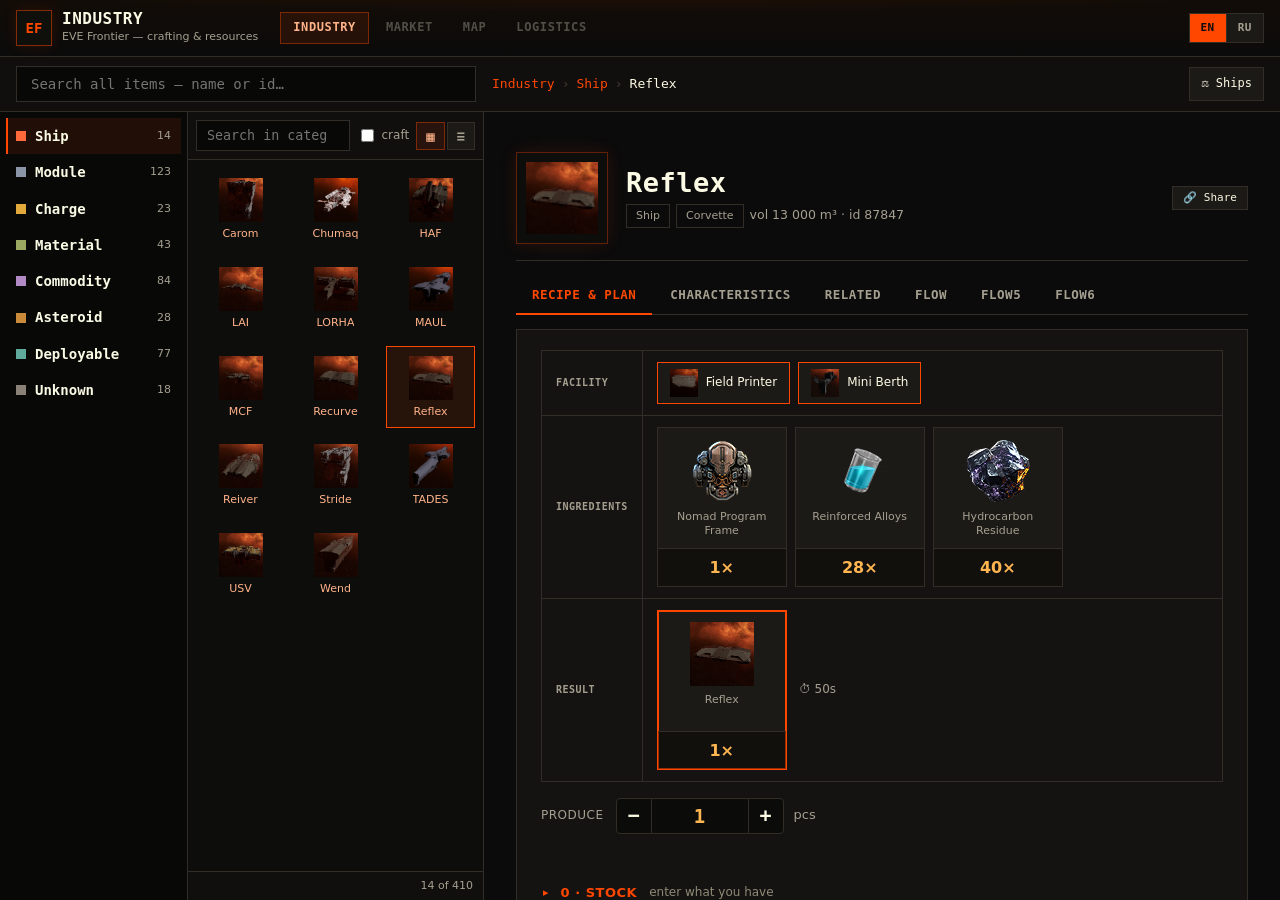
==== index.html @ 63ce3cab "Stock: by-level grouping, persist collapse, from-stock label - New 'By level' grouping (5th mode): g" ====
<!doctype html>
<html lang="en">
<head>
  <meta charset="utf-8" />
  <meta name="viewport" content="width=device-width, initial-scale=1" />
  <title>EF Industry — EVE Frontier</title>
  <link rel="stylesheet" href="styles.css?v=138" />
</head>
<body>
  <header>
    <div class="brand">
      <span class="logo">EF</span>
      <div>
        <div class="title">Industry</div>
        <div class="sub" data-i18n="EVE Frontier — крафт и ресурсы">EVE Frontier — crafting &amp; resources</div>
      </div>
    </div>
    <nav class="topnav">
      <span class="navlink active" data-i18n="Промышленность">Industry</span>
      <span class="navlink dis" data-i18n-title="скоро" data-i18n="Рынок">Market</span>
      <span class="navlink dis" data-i18n-title="скоро" data-i18n="Карта">Map</span>
      <span class="navlink dis" data-i18n-title="скоро" data-i18n="Логистика">Logistics</span>
    </nav>
    <div class="langsw" id="langsw">
      <button data-lang="en">EN</button>
      <button data-lang="ru">RU</button>
    </div>
  </header>

  <div class="subbar">
    <input id="gsearch" type="search" class="bigsearch" data-i18n-ph="Поиск по всем предметам — название или id…" placeholder="Search all items — name or id…" autocomplete="off" />
    <nav id="crumbs" class="crumbs"></nav>
    <button id="cmpShips" class="ghost" data-i18n-title="Сравнить все корабли" data-i18n="⚖ Корабли">⚖ Ships</button>
  </div>

  <main>
    <aside id="cats" class="cats"></aside>
    <aside class="itemcol">
      <div class="itemhead">
        <input id="search" type="search" data-i18n-ph="Поиск в категории…" placeholder="Search in category…" autocomplete="off" />
        <label class="chk"><input type="checkbox" id="onlyCraft" /> <span data-i18n="крафт">craft</span></label>
        <div class="viewtoggle" role="group" aria-label="View">
          <button id="viewTile" class="vbtn" data-i18n-title="Плитка" title="Tiles">▦</button>
          <button id="viewList" class="vbtn" data-i18n-title="Список" title="List">≡</button>
        </div>
      </div>
      <div id="list" class="list"></div>
      <div id="stat" class="stat"></div>
    </aside>
    <section id="detail" class="detail">
      <div class="empty" data-i18n="Выбери предмет — покажу рецепт и пошаговый план.">Pick an item — I'll show the recipe and step-by-step plan.</div>
    </section>
  </main>

  <!-- вендор: vanilla flow-движки (для вкладок Flow2/Flow3) -->
  <script src="vendor/cytoscape.min.js"></script>
  <script src="vendor/cytoscape-node-html-label.min.js"></script>
  <script src="vendor/dagre.min.js"></script>
  <script src="vendor/cytoscape-dagre.js"></script>
  <script src="vendor/d3.v7.min.js"></script>
  <script src="vendor/lp-solver.js"></script>
  <!-- модули (классические скрипты, общий scope; порядок: фундамент → логика → UI → bootstrap) -->
  <script src="js/core.js?v=138"></script>
  <script src="js/lp.js?v=138"></script>
  <script src="js/plan.js?v=138"></script>
  <script src="js/detail.js?v=138"></script>
  <script src="js/fit.js?v=138"></script>
  <script src="js/compare.js?v=138"></script>
  <script src="js/renderplan.js?v=138"></script>
  <script src="js/graph.js?v=138"></script>
  <script src="js/cytoflow.js?v=138"></script>
  <script src="js/d3flow.js?v=138"></script>
  <script src="js/main.js?v=138"></script>
</body>
</html>
---- styles.css ----
:root{
  /* палитра EVE Frontier (evefrontier.com): чёрная база, тёплый off-white текст,
     акцент — martian-red/оранж #ff4700 (как на сайте), без неонового лайма */
  --bg:#0b0b0b; --panel:#141312; --panel2:#1c1a16; --line:#322e27;
  --text:#fafae5; --muted:#a59f90; --accent:#ff4700; --accent2:#c23800;
  --green:#ffb651; --gold:#ffb651; --red:#e0344f; --violet:#ff7a3c;
  --ink:#0b0b0b;  /* тёмный текст на ярком акценте */
  --font-mono:"Disket Mono","JetBrains Mono","Cascadia Mono",ui-monospace,Consolas,monospace;
}
*{box-sizing:border-box}
html,body{margin:0;height:100%;background:var(--bg);color:var(--text);
  font:14px/1.45 "Segoe UI",system-ui,sans-serif}
body{display:flex;flex-direction:column;overflow:hidden}
a{color:var(--accent);text-decoration:none}

/* header */
header{display:flex;align-items:center;gap:22px;position:relative;
  padding:10px 16px;border-bottom:1px solid var(--line);
  background:radial-gradient(130% 200% at 50% -85%, rgba(255,71,0,.18), rgba(255,71,0,0) 55%), linear-gradient(180deg,#120c07,#0b0b0b)}
.brand{display:flex;align-items:center;gap:10px;flex:none}
.logo{display:grid;place-items:center;width:36px;height:36px;border-radius:0;font-weight:800;
  font-family:var(--font-mono);color:var(--accent);background:#0f0f0c;box-shadow:inset 0 0 0 1px rgba(255,71,0,.5),0 0 14px rgba(255,71,0,.12)}
.title{font-size:16px;font-weight:700;line-height:1}
.sub{font-size:11px;color:var(--muted);margin-top:2px}

/* (3) горизонтальное меню */
.topnav{display:flex;align-items:center;gap:4px}
.navlink{padding:7px 13px;border-radius:0;color:var(--muted);font-weight:600;font-size:13px;cursor:pointer;white-space:nowrap}
.navlink:hover{background:rgba(255,71,0,.08);color:var(--text)}
.navlink.active{background:rgba(255,71,0,.1);color:#ffb38a;box-shadow:inset 0 0 0 1px rgba(255,71,0,.4)}
.navlink.dis{opacity:.45;cursor:not-allowed}
.navlink.dis:hover{background:none;color:var(--muted)}
.langsw{margin-left:auto;display:flex;border:1px solid var(--line);flex:none}
.langsw button{background:var(--panel2);color:var(--muted);border:0;border-left:1px solid var(--line);
  font-family:var(--font-mono);font-size:11px;font-weight:700;padding:6px 11px;cursor:pointer;letter-spacing:.5px}
.langsw button:first-child{border-left:0}
.langsw button:hover{color:var(--text)}
.langsw button.on{background:var(--accent);color:var(--ink)}

/* (4) бар: большой поиск + хлебные крошки */
.subbar{display:flex;align-items:center;gap:16px;padding:9px 16px;background:#100f0d;border-bottom:1px solid var(--line)}
.bigsearch{width:min(460px,42vw);padding:9px 14px;border-radius:0;border:1px solid var(--line);background:#080807;color:var(--text);font-size:14px}
.crumbs{display:flex;align-items:center;gap:7px;flex:1;min-width:0;font-size:13px;color:var(--muted);overflow:hidden;white-space:nowrap}
.crumb{color:var(--accent);cursor:pointer}
.crumb:hover{text-decoration:underline}
.crumb.cur{color:var(--text);cursor:default;text-decoration:none}
.crumbsep{color:#473f33}

/* layout: 3 колонки — категории | предметы | контент */
main{flex:1;display:grid;grid-template-columns:188px 296px 1fr;min-height:0}
.cats{overflow:auto;border-right:1px solid var(--line);background:#080807;padding:6px}
.itemcol{display:flex;flex-direction:column;min-height:0;border-right:1px solid var(--line);background:#0d0d0b}
.itemhead{display:flex;align-items:center;gap:7px;padding:8px;border-bottom:1px solid var(--line);background:#100f0d}
.itemhead #search{flex:1;min-width:0;padding:7px 10px;border-radius:0;border:1px solid var(--line);background:#080807;color:var(--text)}
.chk{display:inline-flex;align-items:center;gap:5px;font-size:12px;color:var(--muted);white-space:nowrap}
.chk input{accent-color:var(--accent)}
.list{overflow:auto;flex:1;min-height:0}
.stat{font-size:11px;color:var(--muted);padding:6px 10px;border-top:1px solid var(--line);background:#100f0d;text-align:right}
.detail{overflow:auto;padding:18px 22px}

/* (1) сайдбар категорий */
.catrow{display:flex;align-items:center;gap:9px;padding:8px 10px;border-radius:0;cursor:pointer}
.catrow:hover{background:#16140f}
.catrow.sel{background:rgba(255,71,0,.1);box-shadow:inset 2px 0 0 var(--accent)}
.catdot{width:10px;height:10px;border-radius:0;flex:none}
.catname{font-weight:600;flex:1;white-space:nowrap;overflow:hidden;text-overflow:ellipsis}
.catcnt{font-size:11px;color:var(--muted);font-variant-numeric:tabular-nums}

/* (2) переключатель вида */
.viewtoggle{display:flex;gap:2px;flex:none}
.vbtn{padding:6px 9px;font-size:14px;line-height:1;background:var(--panel2);border:1px solid var(--line);color:var(--muted);border-radius:0;font-weight:600}
.vbtn.on{background:rgba(255,71,0,.1);color:#ffb38a;border-color:rgba(255,71,0,.4)}
.vbtn:hover{filter:brightness(1.15)}

/* список предметов — плитка */
.list.tile{display:grid;grid-template-columns:repeat(auto-fill,minmax(82px,1fr));gap:6px;padding:8px;align-content:start}
.tilecard{display:flex;flex-direction:column;align-items:center;gap:5px;padding:9px 5px;border-radius:0;cursor:pointer;border:1px solid transparent;text-align:center}
.tilecard:hover{background:#16140f;border-color:var(--line)}
.tilecard.sel{background:rgba(255,71,0,.1);border-color:var(--accent)}
.tilecard .tnm{font-size:11px;line-height:1.25;color:var(--muted);display:-webkit-box;-webkit-line-clamp:2;-webkit-box-orient:vertical;overflow:hidden}
.tilecard.craftable .tnm{color:#ffb38a}
/* список предметов — список */
.list.rows{padding:0}

/* icons */
.ic,.ph{display:inline-grid;place-items:center;vertical-align:middle;border-radius:0;overflow:hidden;flex:none}
.ic img{display:block;object-fit:contain;border-radius:0}
.ph{font-weight:800;color:#080807;letter-spacing:-.5px;line-height:1}

/* list rows */
.row{display:flex;align-items:center;gap:10px;padding:7px 12px;cursor:pointer;border-bottom:1px solid #191712}
.row:hover{background:#16140f}
.row.sel{background:rgba(255,71,0,.1);box-shadow:inset 3px 0 0 var(--accent)}
.cathead{position:sticky;top:0;z-index:2;background:#080807;color:#b6b6a6;
  font-size:11px;font-weight:700;text-transform:uppercase;letter-spacing:.6px;
  padding:6px 12px;border-bottom:1px solid var(--line);border-top:1px solid #1f1d19}
.cathead .cnt{color:var(--muted);font-weight:500;margin-left:4px}
.row .nm{font-weight:600;white-space:nowrap;overflow:hidden;text-overflow:ellipsis}
.row .meta{font-size:11px;color:var(--muted)}
.row .rt{margin-left:auto;font-size:10px;color:var(--muted)}
.tag{font-size:10px;padding:1px 6px;border-radius:0;background:#223; color:#b6b6a6}
.tag.craft{background:rgba(255,71,0,.14);color:#ff4700}

/* detail */
.dhead{position:sticky;top:0;z-index:5;display:flex;align-items:center;gap:14px;
  padding:10px 0;margin-bottom:4px;background:var(--bg);border-bottom:1px solid var(--line)}
.dhead .ic,.dhead .ph{width:56px;height:56px}
.dname{font-size:20px;font-weight:700}
.dmeta{color:var(--muted);font-size:12px;margin-top:2px}
.badge{display:inline-block;font-size:11px;padding:2px 8px;border-radius:0;border:1px solid var(--line);margin-right:6px}
.linkbtn{margin-left:auto;align-self:center;white-space:nowrap}
.sec{margin-top:16px}
.sec h3{margin:0 0 8px;font-size:14px;font-weight:700;color:#fafae5;letter-spacing:.3px}

/* сворачиваемые секции */
.foldsec{margin-top:12px;background:var(--panel);border:1px solid var(--line);border-radius:0;padding:0}
.foldsec>summary{cursor:pointer;list-style:none;padding:10px 14px;font-weight:700;font-size:13px;color:#e9e7d4;user-select:none}
.foldsec>summary::-webkit-details-marker{display:none}
.foldsec>summary::before{content:"▸";color:var(--muted);margin-right:8px}
.foldsec[open]>summary::before{content:"▾"}
.foldsec>summary:hover{color:#fff}
.foldsec>:not(summary){margin:0 12px 12px}

/* recipe */
.recipe{background:var(--panel);border:1px solid var(--line);border-radius:0;padding:12px 14px;margin-bottom:10px}
.recipe .out{display:flex;align-items:center;gap:8px;font-weight:600;padding:3px 0;cursor:pointer}
.recipe .out.prim{font-weight:700;color:#fff}
.recipe .out:hover{filter:brightness(1.15)}
.bptag{font-size:10px;color:var(--muted);border:1px solid var(--line);border-radius:0;padding:0 5px;margin-left:4px}
.recipe .arrow{color:var(--muted);margin:6px 0 2px}
.ing{display:flex;align-items:center;gap:8px;padding:4px 0}
.ing .q{min-width:54px;text-align:right;font-variant-numeric:tabular-nums;color:#e9e7d4;font-weight:600}
.ing .nm{flex:1;white-space:nowrap;overflow:hidden;text-overflow:ellipsis}
.ing .raw{font-size:10px;color:var(--gold);border:1px solid #4a3a18;border-radius:0;padding:0 5px}
.rt{color:var(--muted);font-size:12px}

/* facilities */
.facrow{display:flex;flex-wrap:wrap;align-items:center;gap:6px;margin-top:10px;padding-top:8px;border-top:1px solid #2a2823}
.faclbl{font-size:12px;color:var(--muted);margin-right:2px}
.facwrap{display:flex;flex-wrap:wrap;gap:8px}
.facchip{display:inline-flex;align-items:center;gap:2px;padding:3px 9px 3px 4px;border-radius:0;
  background:rgba(255,71,0,.1);border:1px solid rgba(255,71,0,.4);color:#e9e7d4;font-size:12px;cursor:pointer}
.facchip:hover{background:rgba(255,71,0,.18)}
.facchip.big{font-size:13px;padding:5px 12px 5px 5px}

/* planner */
.planbar{display:flex;align-items:center;gap:10px;margin:6px 0 14px}
.planbar input{width:90px;padding:7px 10px;border-radius:0;border:1px solid var(--line);background:#0d0d0b;color:var(--text)}
button{font:inherit;color:var(--ink);background:linear-gradient(180deg,var(--accent),var(--accent2));
  border:1px solid #c23800;padding:8px 14px;border-radius:0;cursor:pointer;font-weight:700}
button:hover{filter:brightness(1.1)}
button.sec-btn{background:var(--panel2);border-color:var(--line);color:var(--text);font-weight:500}
button.mini2{padding:3px 10px;font-size:11px;font-weight:500}

/* path selector */
.pathtabs{display:flex;flex-wrap:wrap;gap:6px;margin-bottom:10px}
.pathtab{background:var(--panel2);border:1px solid var(--line);color:var(--text);
  padding:6px 11px;border-radius:0;cursor:pointer;font-weight:500;font-size:12px;
  max-width:280px;overflow:hidden;text-overflow:ellipsis;white-space:nowrap;text-align:left}
.pathtab:hover{filter:brightness(1.12)}
.pathtab.on{background:linear-gradient(180deg,var(--accent),var(--accent2));border-color:#c23800;color:var(--ink);font-weight:700}
.pathtab .ps{color:var(--muted);margin-left:6px;font-size:11px}
.pathtab.on .ps{color:#ffd9c4}
.cardhead{display:flex;align-items:center;justify-content:space-between;gap:8px}
.cardhead h4{margin:0}

/* таблица путей рецепта */
.ptbl{width:100%;border-collapse:collapse;font-size:12.5px;background:var(--panel);
  border:1px solid var(--line);border-radius:0;overflow:hidden}
.ptbl th{text-align:left;color:var(--muted);font-weight:600;font-size:11px;
  padding:8px 10px;border-bottom:1px solid var(--line);background:#100f0d}
.ptbl td{padding:7px 10px;border-bottom:1px solid #1f1d19;vertical-align:top}
.ptbl tr:last-child td{border-bottom:0}
.ptbl tr.ptr{cursor:pointer}
.ptbl tr.ptr:hover{background:#16140f}
.ptbl tr.on{background:rgba(255,71,0,.1);box-shadow:inset 3px 0 0 var(--accent)}
.ptbl .c-pick{width:22px;text-align:center;color:var(--accent);font-size:13px}
.ptbl .c-time{white-space:nowrap;color:var(--muted)}
.ptbl .c-fac{white-space:nowrap}
.ptbl .fnm{color:#e9e7d4}
.ptbl .cell{display:flex;align-items:center;gap:4px;padding:1px 0;white-space:nowrap}
.ptbl .cell.prim{font-weight:700;color:#fff}
.ptbl .cell b{font-variant-numeric:tabular-nums}
.ptbl .c-vol{white-space:nowrap;font-variant-numeric:tabular-nums}
.ptbl tr.best{background:rgba(63,185,80,.06)}
.besttag{color:var(--green);font-size:10px;font-weight:700;margin-left:4px}
.loottag{color:var(--gold);font-size:10px;font-weight:700;margin-left:4px}
.loot{font-size:10px;color:var(--gold);border:1px solid #4a3a18;border-radius:0;padding:0 5px;margin-left:6px}
.lootw{color:var(--gold);font-weight:700}

/* мои постройки */
.facbox{margin:10px 0;padding:10px 12px;background:#100f0d;border:1px solid var(--line);border-radius:0}
.facboxh{display:flex;align-items:center;gap:8px;flex-wrap:wrap;font-size:12px;color:var(--muted);margin-bottom:8px}
.fhlbl{margin-right:auto;font-weight:600}
.facchecks{display:flex;flex-wrap:wrap;gap:6px}
.faccheck{display:inline-flex;align-items:center;gap:5px;font-size:12px;padding:4px 9px;border-radius:0;
  background:var(--panel2);border:1px solid var(--line);cursor:pointer}
.faccheck input{accent-color:var(--green)}
.faccheck.off{opacity:.45;text-decoration:line-through}
.faccheck .ic,.faccheck .ph{vertical-align:middle}

/* пошаговый гайд */
.guideh{margin-top:6px}
.guide{display:flex;flex-direction:column;gap:10px;margin-bottom:14px}
.gsec{background:var(--panel);border:1px solid var(--line);border-radius:0;padding:10px 12px;border-left:3px solid var(--line)}
.gsec.loot{border-left-color:var(--gold)}
.gsec.ore{border-left-color:#c98a3a}
.gsec.refine{border-left-color:#4bbcae}
.gsec.craft{border-left-color:var(--accent)}
.gsec.final{border-left-color:var(--red)}
.gsech{font-weight:700;font-size:13px;margin-bottom:7px}
.gli{display:flex;align-items:center;gap:7px;padding:4px 0;border-bottom:1px solid #1f1d19;flex-wrap:wrap}
.gli:last-child{border-bottom:0}
.gli .q{min-width:50px;text-align:right;font-weight:700;font-variant-numeric:tabular-nums;color:#e9e7d4}
.gli .nm{font-weight:600}
.gfac{font-size:11px;color:#b6b6a6;border:1px solid rgba(255,71,0,.4);border-radius:0;padding:0 6px}
.gfrom{font-size:11px;color:var(--muted)}

/* нехватка построек */
.blockwarn{background:rgba(240,85,107,.08);border:1px solid rgba(240,85,107,.4);border-radius:0;padding:10px 12px;margin-bottom:12px}
.bwh{color:var(--red);font-weight:700;font-size:13px;margin-bottom:7px}

/* постройка и переключатель путей в дереве */
.tfac{color:#b6b6a6;margin-left:8px;font-size:11px}
.tfac .ic,.tfac .ph{vertical-align:middle}
.treepaths{display:flex;flex-wrap:wrap;gap:5px;margin:2px 0 7px 26px}
.tpath{font-family:inherit;font-size:11px;background:var(--panel2);border:1px solid var(--line);
  color:var(--text);padding:2px 8px;border-radius:0;cursor:pointer;white-space:nowrap}
.tpath:hover{filter:brightness(1.15)}
.tpath.on{border-color:var(--accent);box-shadow:inset 0 0 0 1px var(--accent);color:#fff}
.tpath.best{color:#bfe6c6}
.tpath .v{color:var(--muted);margin-left:3px}

/* фиттинг: слоты → модули */
.fittbl .slotname{font-weight:600;white-space:nowrap}
.fittbl .slotn{text-align:center;font-weight:700;font-variant-numeric:tabular-nums}
.fittbl td{vertical-align:top}
.modchips{display:flex;flex-wrap:wrap;gap:5px;max-height:130px;overflow:auto}
.modchip{display:inline-flex;align-items:center;gap:3px;padding:2px 8px 2px 3px;border-radius:0;
  background:rgba(255,71,0,.1);border:1px solid rgba(255,71,0,.4);color:#e9e7d4;font-size:11px;cursor:pointer}
.modchip:hover{background:rgba(255,71,0,.18)}
.engtbl{margin-top:4px}
.engtbl .engnm{display:flex;align-items:center;gap:5px;font-weight:600;white-space:nowrap}
.engtbl td{font-variant-numeric:tabular-nums}
.engtbl td.best{color:var(--green);font-weight:700}
.slottbl{margin-top:2px;font-size:11.5px}
.slottbl td:not(.engnm):not(.slotgrp){text-align:right;font-variant-numeric:tabular-nums}
.slottbl td.best{color:var(--green);font-weight:700}
.slottbl .engnm{white-space:nowrap}
.slottbl .slotgrp{color:var(--muted);font-size:11px;white-space:nowrap;max-width:130px;overflow:hidden;text-overflow:ellipsis}
.slotscroll{max-height:300px;overflow:auto}

/* фитилка */
.fitgrid{display:grid;grid-template-columns:repeat(auto-fill,minmax(290px,1fr));gap:8px;margin-bottom:12px}
.fitslot{display:flex;align-items:center;gap:8px}
.fitslotlbl{min-width:74px;font-size:12px;color:var(--muted)}
.fitslot select{flex:1;min-width:0;padding:6px 8px;border-radius:0;border:1px solid var(--line);background:#0d0d0b;color:var(--text);font-size:12px}
.fitsum{display:flex;flex-direction:column;gap:8px;margin-bottom:8px}
.resbar{display:flex;flex-direction:column;gap:3px}
.rblbl{font-size:12px;font-weight:600;color:#e9e7d4}
.rbtrack{height:9px;background:#0d0d0b;border:1px solid var(--line);border-radius:0;overflow:hidden}
.rbfill{height:100%;background:linear-gradient(90deg,var(--accent),var(--accent2));transition:width .15s}
.resbar.over .rbfill{background:linear-gradient(90deg,#f0556b,#b3253a)}
.resbar.over .rblbl{color:var(--red)}
.fitcost{font-size:13px;padding:8px 11px;background:#100f0d;border:1px solid var(--line);border-radius:0}
.fitcost b{color:#fff}
.openfit{margin-top:10px;background:linear-gradient(180deg,var(--accent),var(--accent2));border-color:#c23800;color:var(--ink);font-weight:700}

/* фит-вил (EVE-стиль) */
.fithead{display:flex;align-items:center;gap:10px;margin:6px 0 16px}
.fittitle{font-size:18px;font-weight:700}
.fitwrap{display:flex;gap:24px;flex-wrap:wrap;align-items:flex-start}
.fitwheel{position:relative;flex:none;border-radius:50%;
  background:radial-gradient(circle at 50% 45%, #16202e, #080807 72%);
  box-shadow:inset 0 0 60px rgba(0,0,0,.6), 0 0 0 1px var(--line)}
.wcenter{position:absolute;left:50%;top:50%;transform:translate(-50%,-50%);text-align:center;pointer-events:none}
.wcenter .ic,.wcenter .ph{width:124px;height:124px;border-radius:50%;box-shadow:0 0 0 2px #2a3a52, 0 0 36px rgba(255,71,0,.25)}
.wcname{margin-top:7px;font-weight:700;font-size:13px;color:#fafae5}
.wslot{position:absolute;width:46px;height:46px;border-radius:50%;display:grid;place-items:center;
  background:#1a2330;border:2px solid #33425a;cursor:pointer;font-size:24px;color:var(--muted);overflow:hidden;transition:transform .1s}
.wslot:hover{transform:scale(1.13);z-index:2}
.wslot.act{box-shadow:0 0 0 3px var(--accent);border-color:var(--accent)}
.wslot-hi{border-color:#a05663} .wslot-med{border-color:#3a6f93} .wslot-low{border-color:#4f8a5e} .wslot-engine{border-color:#9a8442}
.wslot .ic,.wslot .ph{width:42px;height:42px;border-radius:50%}
.fitpanel{flex:1;min-width:300px}
.modpick{margin-top:12px;background:var(--panel);border:1px solid var(--line);border-radius:0;padding:8px;max-height:440px;overflow:auto}
.mph{font-weight:700;font-size:13px;margin-bottom:8px;color:#fafae5}
.modopt{display:flex;align-items:center;gap:6px;padding:6px 8px;border-radius:0;cursor:pointer;font-size:12px;border-bottom:1px solid #1f1d19}
.modopt:last-child{border-bottom:0}
.modopt:hover{background:#16140f}
.modopt.on{background:rgba(255,71,0,.1);box-shadow:inset 3px 0 0 var(--accent)}
.modopt .mon{flex:1;white-space:nowrap;overflow:hidden;text-overflow:ellipsis}
.moinfo{margin-left:auto;color:var(--muted);font-size:11px;white-space:nowrap}
.wsectlbl{position:absolute;transform:translate(-50%,-50%);font-size:10px;font-weight:800;letter-spacing:1.5px;pointer-events:none;opacity:.8}
.wsect-hi{color:#c0788a} .wsect-med{color:#6ba0c8} .wsect-low{color:#74b487} .wsect-engine{color:#c4ab66}
.statbox{margin-top:14px;background:var(--panel);border:1px solid var(--line);border-radius:0;padding:10px 12px}
.sbh{font-weight:700;font-size:13px;margin-bottom:8px;color:#fafae5}
/* рецепт и характеристики — отдельные виджеты рядом */
.detrow{display:flex;gap:16px;align-items:flex-start;flex-wrap:wrap;margin-top:12px}
/* табы карточки предмета */
.tabs{display:flex;gap:2px;margin-top:16px;border-bottom:1px solid var(--line);flex-wrap:wrap}
.tab{background:none;border:0;border-bottom:2px solid transparent;color:var(--muted);
  font-family:var(--font-mono);font-size:12.5px;font-weight:700;text-transform:uppercase;letter-spacing:.5px;
  padding:9px 16px;cursor:pointer;margin-bottom:-1px;transition:color .12s}
.tab:hover{color:var(--text)}
.tab.on{color:var(--accent);border-bottom-color:var(--accent)}
.tabpanel[hidden]{display:none}
.tabpanel{background:var(--panel);border:1px solid var(--line);padding:20px 24px;margin-top:14px}
.tabpanel>:first-child{margin-top:0}
.tabpanel .foldsec:first-child{margin-top:0}
/* ── контент табов: ПЛОСКО, без рамок-обёрток; единые подзаголовки разделов ── */
.tabpanel .foldsec,.tabpanel .statbox,.tabpanel .charspanel,.tabpanel .recipe,
.tabpanel .facbox,.tabpanel .gsec,.tabpanel .blockwarn,.tabpanel .totals{border:0;background:none;padding:0}
.tabpanel .foldsec{margin:22px 0 0}
.tabpanel .gsec{margin:18px 0 0}
.tabpanel .recipe{margin:0;max-width:560px}
.tabpanel .sbh{display:none}                         /* дублирует имя таба */
.tabpanel .foldsec>summary{pointer-events:none}       /* в табах не сворачиваем */
.tabpanel .foldsec>summary::before{display:none}      /* без стрелки ▸ */
.tabpanel .foldsec>:not(summary){margin:0}
/* ЕДИНЫЙ подзаголовок раздела (везде одинаковый) */
.tabpanel .foldsec>summary,.tabpanel .charsub,.tabpanel .gsech,.tabpanel .guideh,.tabpanel .subh{
  font-family:var(--font-mono);font-size:14px;font-weight:700;text-transform:uppercase;letter-spacing:.5px;
  color:var(--accent);margin:18px 0 11px;padding:0}
.tabpanel>:first-child.subh,.tabpanel .subh:first-child{margin-top:0}
.tabpanel>.charspanel{margin-top:0}
/* заголовок содержимого таба (его «подзаголовок раздела») */
.tabhead{font-family:var(--font-mono);font-size:15px;font-weight:700;text-transform:uppercase;letter-spacing:.6px;
  color:var(--accent);margin:0 0 16px;padding-bottom:11px;border-bottom:1px solid var(--line)}
/* рецепт таблицей: слева подпись строки, справа содержимое (постройка / ингредиенты / результат) */
.rpaths{display:flex;flex-wrap:wrap;gap:6px;margin-bottom:14px}
.rblock{display:grid;grid-template-columns:max-content 1fr;gap:1px;background:var(--line);border:1px solid var(--line);margin-bottom:4px}
.rrlabel{background:var(--panel);display:flex;align-items:center;padding:12px 14px;font-family:var(--font-mono);font-size:10px;font-weight:700;text-transform:uppercase;letter-spacing:.5px;color:var(--muted);white-space:nowrap}
.rrcontent{background:var(--panel);display:flex;align-items:center;flex-wrap:wrap;gap:8px;padding:11px 14px;min-width:0}
.rfacchip{display:inline-flex;align-items:center;gap:8px;background:var(--panel2);border:1px solid var(--line);padding:6px 12px;cursor:pointer}
.rfacchip:hover{border-color:var(--accent)}
.rfacchip.on{border-color:var(--accent)}
.rfacchip.rvar{gap:6px}
.rfacchip.rvar>:last-child{opacity:.6;margin-left:2px}
.rfacchip.rvar.on{background:rgba(255,122,60,.14)}
.rblock .rfacchip:not(.on){opacity:.42}
.rblock .rfacchip:not(.on):hover{opacity:1}
.rfacchip.best .rfacnm::after{content:" ✓";color:var(--green);font-weight:700}
.rfacnm{font-size:12px;color:var(--text)}
.rtiles{display:flex;flex-wrap:wrap;gap:8px;align-items:flex-start}
.rtile{display:flex;flex-direction:column;align-items:center;background:var(--panel2);border:1px solid var(--line);width:130px;box-sizing:border-box;text-align:center;cursor:pointer;overflow:hidden}
.rtile:hover{border-color:var(--accent)}
.rtile.prim{border-color:var(--accent);box-shadow:inset 0 0 0 1px var(--accent)}
.rtile .rtop{display:flex;flex-direction:column;align-items:center;gap:7px;padding:11px 10px 9px}
.rtile .rnm{font-size:11px;line-height:1.3;color:var(--muted);min-height:2.6em}
.rtile .rqf{width:100%;background:rgba(0,0,0,.4);border-top:1px solid var(--line);padding:7px 0;color:var(--gold);font-weight:700;font-size:16px;font-variant-numeric:tabular-nums}
/* этап плана: заголовок (название + опц. кнопка справа) + колонка источника */
.gsec .gsech{display:flex;align-items:center;justify-content:space-between;gap:10px}
.plantbl .psrc{white-space:nowrap;font-size:12px}
.plantbl .psrc.mine{color:var(--gold)}
.plantbl .psrc.loot{color:var(--violet)}
/* переработка: из чего → получаем */
.reschip{display:inline-flex;align-items:center;gap:5px;margin:2px 12px 2px 0;white-space:nowrap}
.plantbl .pfrom2{line-height:2}
.plantbl .parrow{color:var(--accent);font-weight:700;text-align:center;font-size:15px}
.plantbl .pto{font-weight:600;color:var(--text)}
.plantbl .pto .reschip.co{opacity:.65;font-weight:400}
.cotag{font-size:10px;color:var(--muted);text-transform:uppercase;letter-spacing:.3px;margin-left:4px}
/* flow-граф производства (vanilla SVG) */
.flowlegend{display:flex;align-items:center;gap:12px;font-size:11px;color:var(--muted);margin:2px 0 10px;font-family:var(--font-mono)}
.flowfs{position:absolute;top:10px;right:10px;z-index:20;white-space:nowrap}
.flowscroll:fullscreen{width:100vw;height:100vh;padding:0}
.flowlegend .lgr,.flowlegend .lgf{display:inline-block;width:16px;height:11px;vertical-align:middle;background:var(--panel2);border:1px solid var(--line);margin-right:2px}
.flowlegend .lgr{border-left:3px solid var(--gold)}
.flowlegend .lgf{border-color:var(--accent);box-shadow:inset 0 0 0 1px var(--accent)}
.flowscroll{overflow:hidden;position:relative;max-width:100%;height:560px;border:1px solid var(--line);background:#0b0b09}
.flowwrap{transform-origin:0 0}
.flowwrap{position:relative}
.flowsvg{position:absolute;top:0;left:0;pointer-events:none;z-index:1}
.flowband{position:absolute;top:0;z-index:0}
.flowband.s0{background:rgba(255,182,81,.05)}
.flowband.s1{background:rgba(255,122,60,.06)}
.flowband.s2{background:rgba(120,140,170,.045)}
.flowband.s3{background:rgba(255,71,0,.07)}
.flowbandh{text-align:center;font-family:var(--font-mono);font-size:11px;font-weight:700;text-transform:uppercase;letter-spacing:.5px;color:var(--accent);padding:9px 4px 0;white-space:nowrap;overflow:hidden}
.flowedge{fill:none;stroke:#3a362d;stroke-width:1.5}
.flowedge.co{stroke:var(--violet);stroke-dasharray:5 4;opacity:.7}
.flownode{display:flex;align-items:center;gap:8px;background:var(--panel2);border:1px solid var(--line);padding:0 9px;cursor:grab;box-sizing:border-box;overflow:hidden;width:170px;height:54px}
.flowwrap .flownode{position:absolute;z-index:2}
.cytowrap .flownode{pointer-events:none}
.flownode:hover{border-color:var(--accent);z-index:5}
.flownode.raw{border-left:3px solid var(--gold)}
.flownode.refine{border-left:3px solid var(--violet)}
.flownode.final{border-color:var(--accent);box-shadow:inset 0 0 0 1px var(--accent)}
.flownode .fnbody{min-width:0}
.flownode .fnname{font-size:10.5px;line-height:1.15;color:var(--text);white-space:nowrap;overflow:hidden;text-overflow:ellipsis;max-width:116px}
.flownode .fnqty{font-size:12px;color:var(--gold);font-weight:700}
.flownode .fnleft{color:#86c986;font-weight:600;font-size:10px;margin-left:3px}
/* интерактив графа: пан / drag / подсветка цепочки */
.flowscroll{cursor:grab}
.flowscroll.grabbing{cursor:grabbing}
.flownode{cursor:grab}
.flownode.dim{opacity:.22}
.flownode.hi{border-color:var(--accent);box-shadow:0 0 0 1px var(--accent);z-index:4}
.flowedge.dim{opacity:.08}
.flowedge.hi{stroke:var(--accent);stroke-width:2.2;opacity:1}
/* Flow6 (Cytoscape dagre) */
.cytowrap{height:560px;border:1px solid var(--line);background:#0b0b09;position:relative}
/* Flow5 (D3 force-directed) */
.d3wrap{height:560px;border:1px solid var(--line);background:#0b0b09;overflow:hidden;position:relative}
.d3wrap svg{display:block;cursor:grab}
.d3wrap svg:active{cursor:grabbing}
.d3edge{transition:opacity .12s}
.d3edge.dim{opacity:.1}
.d3edge.hi{stroke:var(--accent)!important;stroke-width:2.4;opacity:1}
/* связь астероид↔руда */
.chiprow{display:flex;flex-wrap:wrap;gap:8px;margin-top:6px}
.minedrow{display:flex;align-items:center;gap:8px;flex-wrap:wrap;margin:10px 0 2px}
.minedrow .mlabel{font-family:monospace;font-size:12px;text-transform:uppercase;color:#8f8a76;letter-spacing:.04em}
/* панель приоритета руд (этап «Добыча») — таблица */
.oreshint{font-family:monospace;font-size:11px;color:#8f8a76;font-weight:400;text-transform:none;margin-left:10px}
.orewarn{background:rgba(255,71,0,.12);border:1px solid var(--accent);color:#ffb39a;padding:8px 12px;margin:0 0 10px;font-size:13px}
.oretbl{border-collapse:collapse;margin-top:8px;width:auto}
.oretbl thead th{font-family:monospace;font-size:11px;color:#8f8a76;text-transform:uppercase;text-align:left;font-weight:400;padding:3px 14px 7px 6px;border-bottom:1px solid #3a362d}
.oretbl thead th.ar{text-align:right}
.oretbl td{padding:6px 14px 6px 6px;border-bottom:1px solid var(--line);vertical-align:middle}
.oretbl tbody tr:nth-child(odd){background:rgba(255,255,255,.022)}
.oretbl tbody tr.req{background:rgba(255,71,0,.15)}
.oretbl tbody tr:hover{background:rgba(255,122,60,.09)}
.orerow[draggable="true"]{cursor:grab}
.orerow.dragging{opacity:.4;cursor:grabbing}
.orerow.droptgt td{box-shadow:inset 0 2px 0 var(--gold)}
.orerow.alt{opacity:.5}
.orerow.alt:hover{opacity:.95}
.orerow.off{opacity:.42}
.orerow.off .orenm2{text-decoration:line-through}
.orerow.req .orenm2{color:#ff7a3c;font-weight:600}
.orerow.lootrow{opacity:.72}
.orearr{white-space:nowrap;padding-right:2px!important}
.orear{display:inline-block;background:none;border:1px solid var(--line);color:var(--text);width:22px;height:18px;line-height:1;font-size:8px;cursor:pointer;padding:0;margin:0 1px;vertical-align:middle}
.orear:hover{border-color:var(--accent);color:var(--accent)}
.orear.dis{opacity:.22;cursor:default;pointer-events:none}
.orerank2{font-family:monospace;font-size:11px;color:#8f8a76;text-align:center}
.oreic img,.oreic .ic{pointer-events:none}
.orenm2{font-size:13px;color:var(--text)}
.orest{font-size:14px;color:var(--gold);font-weight:700;text-align:right;font-family:monospace;white-space:nowrap;min-width:100px}
.oretbl thead th.ar{min-width:100px}
.orestock{color:#7ed87e;font-family:monospace;font-weight:600;font-size:13px;text-align:right;white-space:nowrap}
.orest.alt{color:#8f8a76;font-weight:400;font-style:italic;font-size:12px}
.orest.cov{color:#7ed87e;font-weight:600;font-style:normal;font-size:12px}   /* не копается, но покрыто складом */
@keyframes noaltflash{0%{background:rgba(255,90,90,.45)}100%{background:transparent}}
.orerow.noalt{animation:noaltflash .9s ease-out}
.oretgbig{width:19px;height:19px;cursor:pointer;accent-color:var(--accent);margin:0}
.orelim{white-space:nowrap}
.limx{background:none;border:0;color:#8f8a76;font-size:14px;cursor:pointer;padding:0 2px;margin-left:3px;line-height:1}
.limx:hover{color:var(--accent)}
.presetdesc{font-family:monospace;font-size:11.5px;color:#9a9580;margin:6px 0 2px}
.orepresets{display:flex;flex-wrap:wrap;gap:6px;margin:8px 0 6px}
.presetbtn{background:var(--panel2);border:1px solid var(--line);color:#cfcab5;font-family:monospace;font-size:12px;padding:5px 11px;cursor:pointer}
.presetbtn:hover{border-color:var(--accent);color:var(--text)}
.presetbtn.on{background:var(--accent);border-color:var(--accent);color:#10100c;font-weight:700}
.orelim{padding-right:6px!important}
.orelimin{width:72px;background:#0b0b09;border:1px solid var(--line);color:var(--text);font-family:monospace;font-size:12px;padding:3px 6px;text-align:right;box-sizing:border-box}
.orelimin:focus{border-color:var(--accent);outline:none}
.orewarn.lim{background:rgba(255,150,40,.12);border-color:#ff9a3c;color:#ffcf9a}
.havetd{padding-right:8px!important}
.havein{width:60px;background:#0b0b09;border:1px solid var(--line);color:#86c986;font-family:monospace;font-size:12px;padding:3px 6px;text-align:right;box-sizing:border-box}
.havein:focus{border-color:#86c986;outline:none}
.havein::placeholder{color:#4a463c}
.plantbl .havein{width:54px}
/* блок 0 — склад (таблица) */
.gsec.stock{margin-bottom:16px}
.stocktbl{border-collapse:collapse;margin-top:8px}
.stocktbl thead th{font-family:monospace;font-size:11px;color:#8f8a76;text-transform:uppercase;text-align:left;font-weight:400;padding:3px 14px 7px 4px;border-bottom:1px solid #3a362d}
.stocktbl thead th.ar{text-align:right}
.stocktbl thead th.sortable{cursor:pointer;user-select:none}
.stocktbl thead th.sortable:hover{color:#cfcab5}
.stocktbl thead th.sorted{color:var(--accent)}
.stocktbl td{padding:6px 14px 6px 4px;border-bottom:1px solid var(--line);vertical-align:middle}
.stocktbl td.ar{text-align:right}
.strow:hover{background:rgba(255,122,60,.06)}
.strow.off{opacity:.42}
.strow.off .sqty{text-decoration:line-through}
.snm{font-size:13px;color:var(--text)}
.scm{font-size:12px;color:#9a9580;max-width:240px;overflow:hidden;text-overflow:ellipsis}
.sqty{font-size:18px;color:var(--gold);font-weight:700;font-family:monospace;white-space:nowrap}
.sact{white-space:nowrap;text-align:right}
.sxb{display:inline-flex;align-items:center;justify-content:center;min-width:27px;height:25px;background:none;border:1px solid var(--line);color:#8f8a76;font-size:14px;cursor:pointer;padding:0 6px;margin-left:4px}
.sxb svg{display:block}
.sxb:hover{border-color:#6a6456;color:#cfcab5}
.sxb.ed:hover{color:#ff7a3c;border-color:#ff7a3c}
.sxb.eye:hover{color:#86c986;border-color:#86c986}
.sxb.del:hover{color:#ff5a5a;border-color:#ff5a5a}
.sxb.ok{color:var(--accent);border-color:var(--accent)}
.sin{background:#0b0b09;border:1px solid var(--line);color:var(--text);font-family:monospace;font-size:13px;padding:4px 7px;box-sizing:border-box}
.sin.qin{width:96px;text-align:right;color:var(--gold);font-weight:700;font-size:15px}
.ssel{min-width:210px}
.stocknote{margin-top:8px}
.stockbar{display:flex;gap:8px;margin-top:10px}
/* склад-грид v123: все ресурсы списком, inline-правка, фикс-ширина, сворачивание */
details.stock{padding:0;max-width:676px}
.stocktbl.fixed{table-layout:fixed;width:676px;max-width:100%;margin-top:6px}
.strow.zeb{background:rgba(255,255,255,.022)}
.strow:hover,.strow.zeb:hover{background:rgba(255,122,60,.1)}
.stockmode{display:inline-flex;align-items:center;gap:4px;font-size:12px;color:#8f8a76;cursor:pointer;user-select:none;white-space:nowrap}
.stockmode input{cursor:pointer;margin:0}
.sxb.inf{font-size:16px;font-weight:700;line-height:1}
.sxb.inf.on{color:var(--accent);border-color:var(--accent)}
.stocktbl .sact{text-align:left;padding-left:10px}
.stocktbl .sact .sxb{min-width:26px;height:24px;padding:0 4px;margin:0 4px 0 0;vertical-align:middle}
.stockbtns{display:flex;align-items:center;gap:6px}
.stbtn{display:inline-flex;align-items:center;justify-content:center;height:26px;gap:5px}
.stbtn svg{display:block;width:15px;height:15px}
.stbtn.on{background:rgba(255,122,60,.18);border-color:var(--accent);color:var(--accent)}
.stbtn.eyebtn.dim svg{opacity:.5}
.sec-btn:disabled{opacity:.4;cursor:default;pointer-events:none}
.sqty.infv{font-size:24px;color:var(--accent);line-height:1;font-weight:400}
.sqty.muted{color:#5e594c;font-weight:400}
.orestock.infv{font-size:17px;color:#7ed87e}
/* панель сортировки/группировки над складом */
.stockctl{display:flex;align-items:center;gap:8px;padding:4px 2px 10px}
.ctllbl{color:#8f8a76;text-transform:uppercase;font-size:11px;letter-spacing:.4px}
.ctlsel{background:#0b0b09;border:1px solid var(--line);color:var(--text);font-family:monospace;font-size:12px;padding:4px 6px;cursor:pointer}
.ctlsel:hover{border-color:var(--accent)}
.ctlbtn{background:#0b0b09;border:1px solid var(--line);color:#8f8a76;font-size:12px;padding:0 9px;cursor:pointer;height:27px;display:inline-flex;align-items:center;box-sizing:border-box}
.ctlbtn:hover{border-color:var(--accent);color:var(--text)}
.ctlbtn.on{background:rgba(255,122,60,.16);border-color:var(--accent);color:var(--accent)}
.ctldir{min-width:30px;justify-content:center;font-size:11px}
.sinline[type=number]{-moz-appearance:textfield}
.sinline::-webkit-outer-spin-button,.sinline::-webkit-inner-spin-button{-webkit-appearance:none;margin:0}
.stocksum{display:flex;align-items:center;gap:12px;cursor:pointer;padding:6px 2px;list-style:none}
.stocksum::-webkit-details-marker{display:none}
.stocksum::before{content:"▸";color:var(--accent);font-size:11px;transition:transform .15s}
details.stock[open] .stocksum::before{transform:rotate(90deg)}
.stockttl{color:var(--accent);font-weight:700;font-size:13px;text-transform:uppercase;letter-spacing:.04em}
.stocksub{color:#8f8a76;font-size:12px;flex:1}
.stockgrp .sgrp{font-family:monospace;font-size:10px;color:#ff7a3c;text-transform:uppercase;letter-spacing:.05em;padding:8px 4px 3px}
.stockgrp{cursor:pointer;user-select:none}
.stockgrp:hover .sgrp{color:#ffa766}
.gcar{display:inline-block;width:11px;font-size:9px}
details.stock:not([open]) .stockbtns{display:none}   /* свёрнут склад → кнопки над таблицей тоже прячем */
.sic{cursor:pointer}
.strow .editable{cursor:pointer;border-radius:3px}
.strow .editable:hover{background:rgba(255,122,60,.16);outline:1px solid #4a463b}
.scm.muted{color:#5e594c}
.seye{text-align:center}
.sinline{width:100%;box-sizing:border-box;background:#0b0b09;border:1px solid var(--accent);color:var(--text);font-family:monospace;font-size:14px;padding:3px 6px}
.sinline.ar{text-align:right;color:var(--gold);font-weight:700}
.sxb.eyeoff{opacity:.4}
.picker{position:relative;display:inline-block}
.pickbtn{display:flex;align-items:center;gap:6px;min-width:210px;max-width:280px;background:#0b0b09;border:1px solid var(--line);color:var(--text);font-family:monospace;font-size:13px;padding:4px 8px;cursor:pointer;text-align:left}
.pickbtn:hover{border-color:var(--accent)}
.pickbtn .pbnm{overflow:hidden;text-overflow:ellipsis;white-space:nowrap}
.pickmenu{display:none;position:absolute;top:calc(100% + 2px);left:0;z-index:60;min-width:250px;max-height:340px;overflow-y:auto;background:#15140f;border:1px solid var(--accent);box-shadow:0 8px 24px rgba(0,0,0,.55)}
.pickmenu.open{display:block}
.pickgrp{font-family:monospace;font-size:10px;color:#ff7a3c;text-transform:uppercase;letter-spacing:.05em;padding:7px 9px 4px;background:#0e0d0a;border-bottom:1px solid #3a362d;position:sticky;top:0}
.pickopt{display:flex;align-items:center;gap:8px;padding:5px 10px;cursor:pointer;font-size:12px;color:var(--text)}
.pickopt:hover{background:rgba(255,122,60,.16)}
/* иконки-дропдауны сорт/группировка в шапке склада */
.imbtn{font-size:13px;gap:3px;line-height:1}
.imcar{font-size:9px;opacity:.65}
.imenu .pickmenu{left:auto;right:0;min-width:152px}
.pickopt.act{color:var(--accent);background:rgba(255,122,60,.12);font-weight:600}
.sxb.eyeoff{opacity:.45}
.plantbl .pto .ic,.reschip .ic{vertical-align:middle}
.rtime{font-size:12px;color:var(--muted);margin-left:4px}
.rqty{display:flex;align-items:center;gap:8px;margin-left:auto;font-size:11px;text-transform:uppercase;letter-spacing:.4px;color:var(--muted)}
.rqty input{width:76px;padding:6px 8px}
/* PRODUCE-бар (под рецептом, перед складом) — удобный ввод кол-ва со степперами */
.producebar{display:flex;align-items:center;gap:0;margin:16px 0 4px;width:max-content;max-width:100%}
.producebar .plabel{font-size:12px;text-transform:uppercase;letter-spacing:.5px;color:var(--muted);margin-right:12px}
.producebar .punit{font-size:13px;color:var(--muted);margin-left:10px}
.producebar #qty{width:96px;height:36px;text-align:center;font-size:19px;font-weight:700;color:var(--gold);font-family:monospace;background:#0b0b09;border:1px solid var(--line);box-sizing:border-box;-moz-appearance:textfield}
.producebar #qty::-webkit-outer-spin-button,.producebar #qty::-webkit-inner-spin-button{-webkit-appearance:none;margin:0}
.pstep{width:36px;height:36px;display:inline-flex;align-items:center;justify-content:center;background:#0b0b09;border:1px solid var(--line);color:var(--text);font-size:20px;cursor:pointer;user-select:none;box-sizing:border-box}
.pstep:first-of-type{border-radius:4px 0 0 4px}
.pstep:hover{border-color:var(--accent);color:var(--accent);background:rgba(255,122,60,.1)}
.producebar #qty{border-left:none;border-right:none}
.producebar .pstep:last-of-type{border-radius:0 4px 4px 0}
/* модалка подтверждения */
.modalov{position:fixed;inset:0;background:rgba(0,0,0,.62);display:flex;align-items:center;justify-content:center;z-index:1000}
.modalbox{background:#16140f;border:1px solid var(--accent);border-radius:6px;padding:22px 24px;max-width:380px;box-shadow:0 12px 48px rgba(0,0,0,.55)}
.modalmsg{color:var(--text);font-size:14px;margin-bottom:20px;line-height:1.45}
.modalrow{display:flex;gap:10px;justify-content:flex-end}
.modalyes{border-color:var(--accent);color:var(--accent)}
.modalyes:hover{background:rgba(255,122,60,.14)}
.charbody{display:grid;grid-template-columns:repeat(auto-fit,minmax(240px,420px));gap:6px 30px;align-items:start;margin-top:8px}
.charsec{min-width:0}
.charsec .stattbl{width:100%}
.detrow>.foldsec,.detrow>.sec{flex:1 1 360px;margin-top:0;min-width:0}
.detrow>.charspanel{flex:0 1 340px;min-width:240px}
.charspanel{margin-top:0}
.charspanel .charsub{font-family:var(--font-mono);text-transform:uppercase;letter-spacing:.5px;
  font-size:14px;color:var(--accent);margin:0 0 11px;font-weight:700}
.charspanel .charsub:first-of-type{margin-top:0}
.charspanel .stattbl{font-size:13.5px}
.charspanel .stattbl td{padding:6px 10px}
/* совместимость заряд↔модуль */
.compatgrid{display:grid;grid-template-columns:1fr 1fr;gap:1px 20px}
@media (max-width:760px){ .compatgrid{grid-template-columns:1fr} }
.cmpli{display:flex;align-items:center;gap:8px;padding:5px 7px;cursor:pointer;min-width:0}
.cmpli:hover{background:#16140f}
.cmpli .nm{font-weight:600;white-space:nowrap;overflow:hidden;text-overflow:ellipsis}
.cmpli .cgrp{margin-left:auto;color:var(--muted);font-size:10px;white-space:nowrap}
.stattbl{width:100%;border-collapse:collapse;font-size:12.5px}
.stattbl td{padding:4px 6px;border-bottom:1px solid #1f1d19}
.stattbl tr:last-child td{border-bottom:0}
.stattbl .sl{color:var(--muted)}
.stattbl .sv{text-align:right;font-variant-numeric:tabular-nums;font-weight:600;color:#e9e7d4}
button.ghost{background:var(--panel2);border:1px solid var(--line);color:var(--text);font-weight:500;font-size:12px;padding:7px 11px}
.shiptbl td:not(.engnm){text-align:right;font-variant-numeric:tabular-nums}
.shiptbl td.best{color:var(--green);font-weight:700}
.shiptbl .engnm{white-space:nowrap}
/* ── транспонированная сравнительная таблица: корабли в колонках ── */
.cmpbar{display:flex;gap:10px;margin-top:12px;align-items:center;flex-wrap:wrap}
.cmpdrop{position:relative}
.cmpdrop>summary{cursor:pointer;list-style:none;background:var(--panel2);border:1px solid var(--line);
  color:var(--text);font-size:12px;padding:7px 12px;font-family:var(--font-mono);user-select:none}
.cmpdrop>summary::-webkit-details-marker{display:none}
.cmpdrop[open]>summary{border-color:var(--accent);color:var(--accent)}
.cmpdroppanel{position:absolute;top:calc(100% + 4px);left:0;z-index:30;background:#0d0d0b;border:1px solid var(--line);
  min-width:220px;max-height:330px;overflow:auto;padding:4px;box-shadow:0 14px 32px rgba(0,0,0,.55)}
.cmprow{display:flex;align-items:center;gap:8px;padding:5px 9px;cursor:pointer;font-size:12px;color:var(--text)}
.cmprow:hover{background:rgba(255,71,0,.1)}
.cmprow input{accent-color:var(--accent);cursor:pointer}
.cmprow .cmpg{margin-left:auto;color:var(--muted);font-size:10.5px}
.cmprow.allrow{border-bottom:1px solid var(--line);color:var(--accent);margin-bottom:3px;font-weight:600}

.shipcmp{overflow:auto;margin-top:12px;border:1px solid var(--line);max-height:74vh}
.cmpempty{padding:40px;text-align:center;color:var(--muted);font-family:var(--font-mono)}
.shipcmptbl{border-collapse:separate;border-spacing:0;font-size:12px;background:var(--panel);min-width:100%}
.shipcmptbl th,.shipcmptbl td{padding:6px 11px;border-bottom:1px solid #1f1d19;white-space:nowrap;
  text-align:right;font-variant-numeric:tabular-nums}
/* столбец показателей — заморожен слева */
.shipcmptbl .statcol{position:sticky;left:0;z-index:2;text-align:left;color:#e9e7d4;
  box-shadow:1px 0 0 var(--line);border-left:3px solid transparent}
/* шапка с кораблями — заморожена сверху */
.shipcmptbl thead .shipcol{position:sticky;top:0;z-index:1;background:#16140f;text-align:center;
  min-width:82px;vertical-align:bottom;line-height:1.25}
.shipcmptbl thead .corner{position:sticky;top:0;left:0;z-index:4;background:#16140f;border-left:0}
.shipcol .shn{font-weight:700;margin-top:3px;color:#fff;font-family:var(--font-mono);font-size:11.5px}
.shipcol .shg{font-size:9.5px;color:var(--muted)}
.shipcol:hover{background:#221d15}
/* фон по группам (вертикальная различимость) */
.shipcmptbl .drow td{background-color:#141210}
.shipcmptbl .drow.g0 td{background-color:rgba(255,138,77,.07)}
.shipcmptbl .drow.g1 td{background-color:rgba(126,162,224,.075)}
.shipcmptbl .drow.g2 td{background-color:rgba(196,154,232,.07)}
.shipcmptbl .drow.g3 td{background-color:rgba(132,207,147,.07)}
.shipcmptbl .drow.g4 td{background-color:rgba(234,187,102,.075)}
/* статколонка непрозрачная + цветовой левый бар группы */
.shipcmptbl .drow .statcol{background-color:#141210}
.shipcmptbl .drow.g0 .statcol{border-left-color:#ff8a4d}
.shipcmptbl .drow.g1 .statcol{border-left-color:#7ea2e0}
.shipcmptbl .drow.g2 .statcol{border-left-color:#c49ae8}
.shipcmptbl .drow.g3 .statcol{border-left-color:#84cf93}
.shipcmptbl .drow.g4 .statcol{border-left-color:#eabb66}
/* зебра — тёмный оверлей поверх группового фона */
.shipcmptbl .drow.z td{background-image:linear-gradient(rgba(0,0,0,.26),rgba(0,0,0,.26))}
.shipcmptbl .drow:hover td{background-image:linear-gradient(rgba(255,71,0,.11),rgba(255,71,0,.11))}
/* группы-бэнды */
.grpband td{background:#1c170f;border-top:1px solid var(--line)}
.grpband .statcol{background:#1c170f;text-transform:uppercase;font-size:10.5px;letter-spacing:.5px;font-weight:700;border-left:3px solid}
.grpband.b0 .statcol{color:#ff8a4d;border-left-color:#ff8a4d}
.grpband.b1 .statcol{color:#7ea2e0;border-left-color:#7ea2e0}
.grpband.b2 .statcol{color:#c49ae8;border-left-color:#c49ae8}
.grpband.b3 .statcol{color:#84cf93;border-left-color:#84cf93}
.grpband.b4 .statcol{color:#eabb66;border-left-color:#eabb66}
.shipcmptbl td.best{color:var(--green);font-weight:700}
.shipcmptbl .stat{cursor:pointer}
.shipcmptbl .stat:hover{color:#fff}
.shipcmptbl .stat.sorton{color:var(--accent)}

/* summary cards */
.cards{display:grid;grid-template-columns:1fr 1fr;gap:12px}
@media(max-width:980px){.cards{grid-template-columns:1fr}}
.card{background:var(--panel);border:1px solid var(--line);border-radius:0;padding:12px 14px}
.card h4{margin:0 0 8px;font-size:13px}
.card.raw h4{color:var(--gold)} .card.inter h4{color:var(--accent)}
.li{display:flex;align-items:center;gap:9px;padding:4px 0;border-bottom:1px solid #1f1d19}
.li:last-child{border-bottom:0}
.li .q{min-width:64px;text-align:right;font-variant-numeric:tabular-nums;font-weight:600}
.li .nm{flex:1;white-space:nowrap;overflow:hidden;text-overflow:ellipsis}
.li .sub{font-size:11px;color:var(--muted)}
.totals{margin-top:10px;padding:10px 12px;background:#100f0d;border:1px solid var(--line);border-radius:0;font-size:13px}
.totals b{color:#fff}

/* tree */
.tree{font:14px/1.85 "Cascadia Mono","Consolas",monospace}
.tree details{margin-left:18px;border-left:1px solid #34302a;padding-left:16px}
.tree summary{cursor:pointer;list-style:none}
.tree summary::-webkit-details-marker{display:none}
.tnode{display:inline-flex;align-items:center;gap:9px;padding:5px 0}
.tnode .q{color:#e9e7d4;font-weight:700}
.tnode.rawn .nm{color:var(--gold)}
.refnote{font-size:12px;color:var(--muted);margin-left:8px}

.empty{color:var(--muted);padding:40px;text-align:center}
.note{font-size:11px;color:var(--muted);margin-top:4px}

::-webkit-scrollbar{width:10px;height:10px}
::-webkit-scrollbar-thumb{background:#2a2823;border-radius:0}
::-webkit-scrollbar-thumb:hover{background:#3a382f}
::-webkit-scrollbar-track{background:transparent}

/* ── тема EVE Frontier: моноширинный «технический» chrome ── */
.title,.logo,.navlink,.dname,.sec h3,.gsech,.guideh,.foldsec>summary,.catname,.cathead,.crumb,.crumbsep{font-family:var(--font-mono)}
.title{letter-spacing:.5px;text-transform:uppercase}
.navlink{text-transform:uppercase;letter-spacing:.6px;font-size:12px}
.sec h3,.gsech,.guideh{text-transform:uppercase;letter-spacing:.6px}
input,select,button{font-family:var(--font-mono)}
input:focus,select:focus{outline:none;border-color:var(--accent);box-shadow:0 0 0 1px rgba(255,71,0,.35)}
::selection{background:rgba(255,71,0,.32);color:#0b0b0b}

/* ── аккуратные ховеры + плавные переходы (в духе EVE) ── */
a,button,.row,.tilecard,.catrow,.navlink,.crumb,.facchip,.modchip,.faccheck,.pathtab,.vbtn,
.li,.gli,.modopt,.recipe .out,.recipe .ing,.tpath,.foldsec>summary,.linkbtn,.sec-btn,.ghost{
  transition:background-color .14s ease,color .14s ease,border-color .14s ease,box-shadow .14s ease,transform .12s ease,filter .14s ease}
a:hover{color:var(--accent)}
button:hover{filter:brightness(1.08)}
button:active{transform:translateY(1px)}
.sec-btn:hover,.ghost:hover,.linkbtn:hover{border-color:rgba(255,71,0,.55);color:#ff7a3c;background:#191510}
.row:hover{box-shadow:inset 2px 0 0 rgba(255,71,0,.55)}
.tilecard:hover{border-color:rgba(255,71,0,.5);transform:translateY(-1px)}
.catrow:hover{box-shadow:inset 2px 0 0 rgba(255,71,0,.45)}
.navlink:not(.dis):hover{color:var(--accent)}
.crumb:not(.cur):hover{color:#ff7a3c;text-decoration:none;text-shadow:0 0 9px rgba(255,71,0,.45)}
.facchip:hover,.modchip:hover{border-color:rgba(255,71,0,.55);color:#ff7a3c}
.recipe .out:hover{color:var(--accent)}
.recipe .ing:hover,.li:hover,.gli:hover{background:rgba(255,71,0,.05)}
.modopt:hover,.pathtab:hover{border-color:rgba(255,71,0,.4)}
.vbtn:hover{color:var(--text);border-color:rgba(255,71,0,.45)}
.foldsec>summary:hover{color:var(--accent)}
.faccheck:hover{border-color:rgba(255,71,0,.4)}
.facchip,.modchip,.tilecard,.row,.catrow,.li,.gli,.recipe .ing,.recipe .out{cursor:pointer}

/* ── контент: просторнее, крупнее заголовки/иконки, аккуратные таблицы ── */
.detail{padding:26px 32px}
.dhead{gap:18px;padding:14px 0 16px;margin-bottom:6px;position:static}
.dname{font-size:27px;letter-spacing:.5px;line-height:1.1}
.dmeta{font-size:12.5px;margin-top:6px}
.badge{padding:3px 9px}
.sec{margin-top:26px}
.sec h3{font-size:15px;letter-spacing:.7px;margin-bottom:12px}
.guideh{font-size:16px;letter-spacing:.7px}
.foldsec{margin-top:16px}
.foldsec>summary{font-size:14px;padding:13px 16px}
.foldsec>:not(summary){margin:0 16px 16px}
/* рецепт-карточка */
.recipe{padding:18px 20px;margin-bottom:14px}
.recipe .out{padding:6px 0;gap:11px;font-size:15px}
.recipe .arrow{margin:13px 0 8px;font-size:12px;text-transform:uppercase;letter-spacing:.6px}
.ing{padding:9px 0;gap:11px;border-bottom:1px solid #1f1d19}
.ing:last-child{border-bottom:0}
.ing .q{min-width:62px;font-size:14px}
.ing .nm{font-size:14px}
.facrow{margin-top:14px;padding-top:12px}
/* пошаговый план */
.guide{gap:12px}
.gsec{padding:15px 17px;border-left-width:4px}
.gsech{font-size:14px;margin-bottom:11px}
.gli{padding:8px 0;gap:10px}
.gli .q{min-width:56px;font-size:14px}
.gli .nm{font-size:13.5px}
.planbar{margin:10px 0 18px}
.totals{padding:13px 15px;font-size:13.5px;margin-top:14px}
/* крупные иконки предметов — в рамке, как в игре */
.dhead>.ic,.dhead>.ph{border:1px solid rgba(255,71,0,.35);box-shadow:0 0 16px rgba(255,71,0,.12);background:#0d0d0b;box-sizing:content-box;padding:9px}
.ing>.ic,.ing>.ph,.recipe .out>.ic,.recipe .out>.ph,.gli>.ic,.gli>.ph,.li>.ic,.li>.ph,.plantbl .pic>.ic,.plantbl .pic>.ph{border:1px solid var(--line);background:#0d0d0b;box-sizing:content-box;padding:5px}
/* аккуратные таблицы */
.ptbl{font-size:13px}
.ptbl th{padding:11px 13px;font-size:11px;letter-spacing:.6px;text-transform:uppercase;font-family:var(--font-mono);color:var(--muted)}
.ptbl td{padding:11px 13px}
.ptbl .cell{gap:7px;padding:2px 0}
.stattbl td,.shiptbl td,.slottbl td{padding:8px 10px}

/* таблицы пошагового плана */
.plantbl{width:100%;border-collapse:collapse;font-size:13px;margin-top:2px}
.plantbl thead th{text-align:left;color:var(--muted);font-weight:600;font-size:10px;letter-spacing:.5px;
  text-transform:uppercase;font-family:var(--font-mono);padding:4px 10px 9px;border-bottom:1px solid var(--line);white-space:nowrap}
.plantbl th.ar{text-align:right}
.plantbl td{padding:8px 10px;border-bottom:1px solid #1f1d19;vertical-align:middle}
.plantbl tr:last-child td{border-bottom:0}
.plantbl tr.prow{cursor:pointer;transition:background-color .12s ease}
.plantbl tr.prow:hover{background:rgba(255,71,0,.05)}
.plantbl .pic{width:1px;white-space:nowrap;padding-right:6px}
.plantbl .pnm{font-weight:600;white-space:nowrap}
.plantbl .pnum{text-align:right;font-variant-numeric:tabular-nums;font-weight:700;white-space:nowrap}
.plantbl .pruns{text-align:right;font-variant-numeric:tabular-nums;color:var(--muted);white-space:nowrap}
.plantbl .ptime{text-align:right;font-variant-numeric:tabular-nums;color:#ffb38a;white-space:nowrap}
.plantbl .pfac{color:var(--muted);font-size:12px;white-space:nowrap}
.plantbl .pfrom{color:var(--muted);font-size:11.5px;line-height:1.4;min-width:150px}
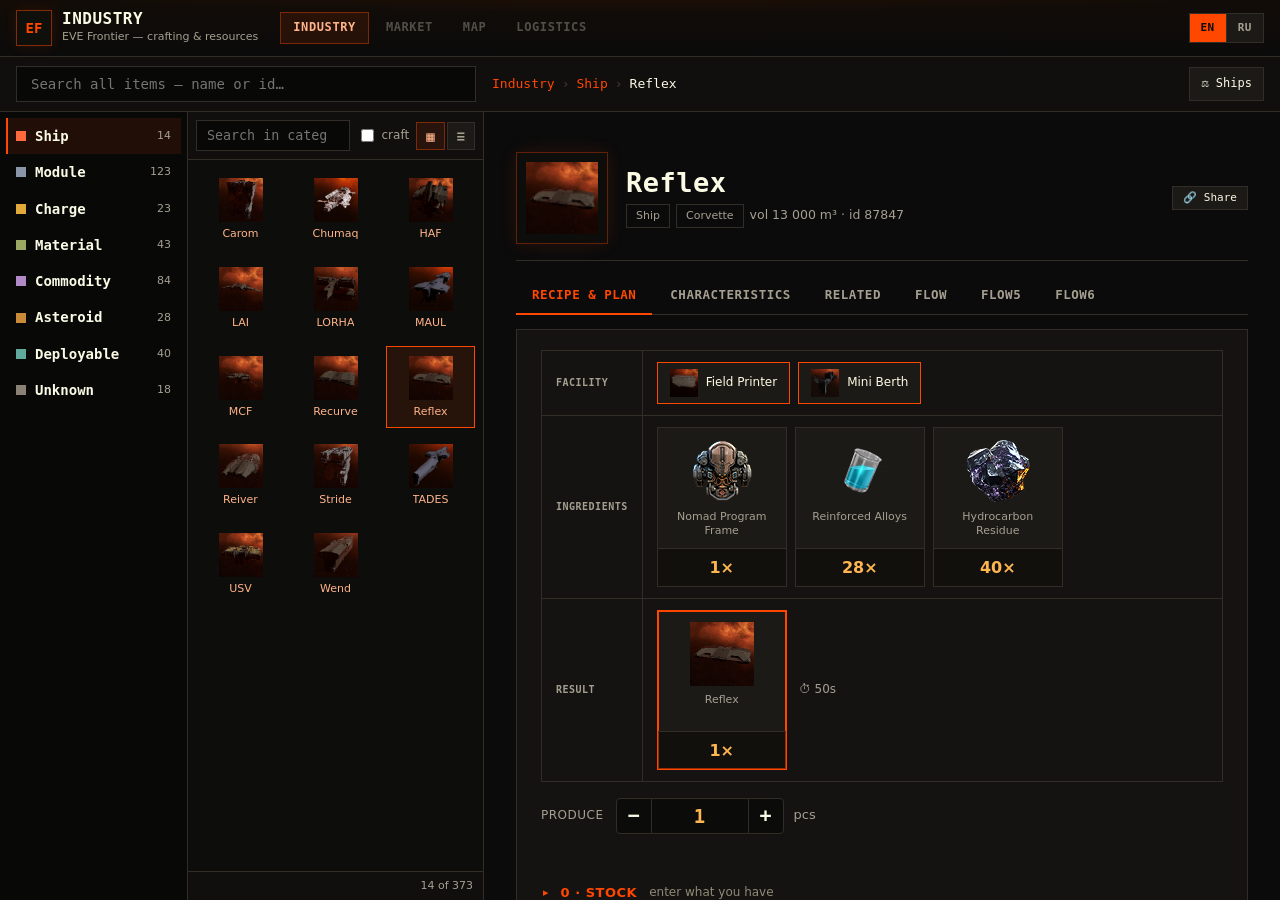
==== commit 9c9cbf04: "EFIP: постройки — RECIPE&PLAN первой вкладкой, FACILITY=Build Mode [B], дедуп UX-полировка построек " ====
--- a/index.html
+++ b/index.html
@@ -4,7 +4,7 @@
   <meta charset="utf-8" />
   <meta name="viewport" content="width=device-width, initial-scale=1" />
   <title>EF Industry — EVE Frontier</title>
-  <link rel="stylesheet" href="styles.css?v=138" />
+  <link rel="stylesheet" href="styles.css?v=141" />
 </head>
 <body>
   <header>
@@ -60,16 +60,16 @@
   <script src="vendor/d3.v7.min.js"></script>
   <script src="vendor/lp-solver.js"></script>
   <!-- модули (классические скрипты, общий scope; порядок: фундамент → логика → UI → bootstrap) -->
-  <script src="js/core.js?v=138"></script>
-  <script src="js/lp.js?v=138"></script>
-  <script src="js/plan.js?v=138"></script>
-  <script src="js/detail.js?v=138"></script>
-  <script src="js/fit.js?v=138"></script>
-  <script src="js/compare.js?v=138"></script>
-  <script src="js/renderplan.js?v=138"></script>
-  <script src="js/graph.js?v=138"></script>
-  <script src="js/cytoflow.js?v=138"></script>
-  <script src="js/d3flow.js?v=138"></script>
-  <script src="js/main.js?v=138"></script>
+  <script src="js/core.js?v=141"></script>
+  <script src="js/lp.js?v=141"></script>
+  <script src="js/plan.js?v=141"></script>
+  <script src="js/detail.js?v=141"></script>
+  <script src="js/fit.js?v=141"></script>
+  <script src="js/compare.js?v=141"></script>
+  <script src="js/renderplan.js?v=141"></script>
+  <script src="js/graph.js?v=141"></script>
+  <script src="js/cytoflow.js?v=141"></script>
+  <script src="js/d3flow.js?v=141"></script>
+  <script src="js/main.js?v=141"></script>
 </body>
 </html>
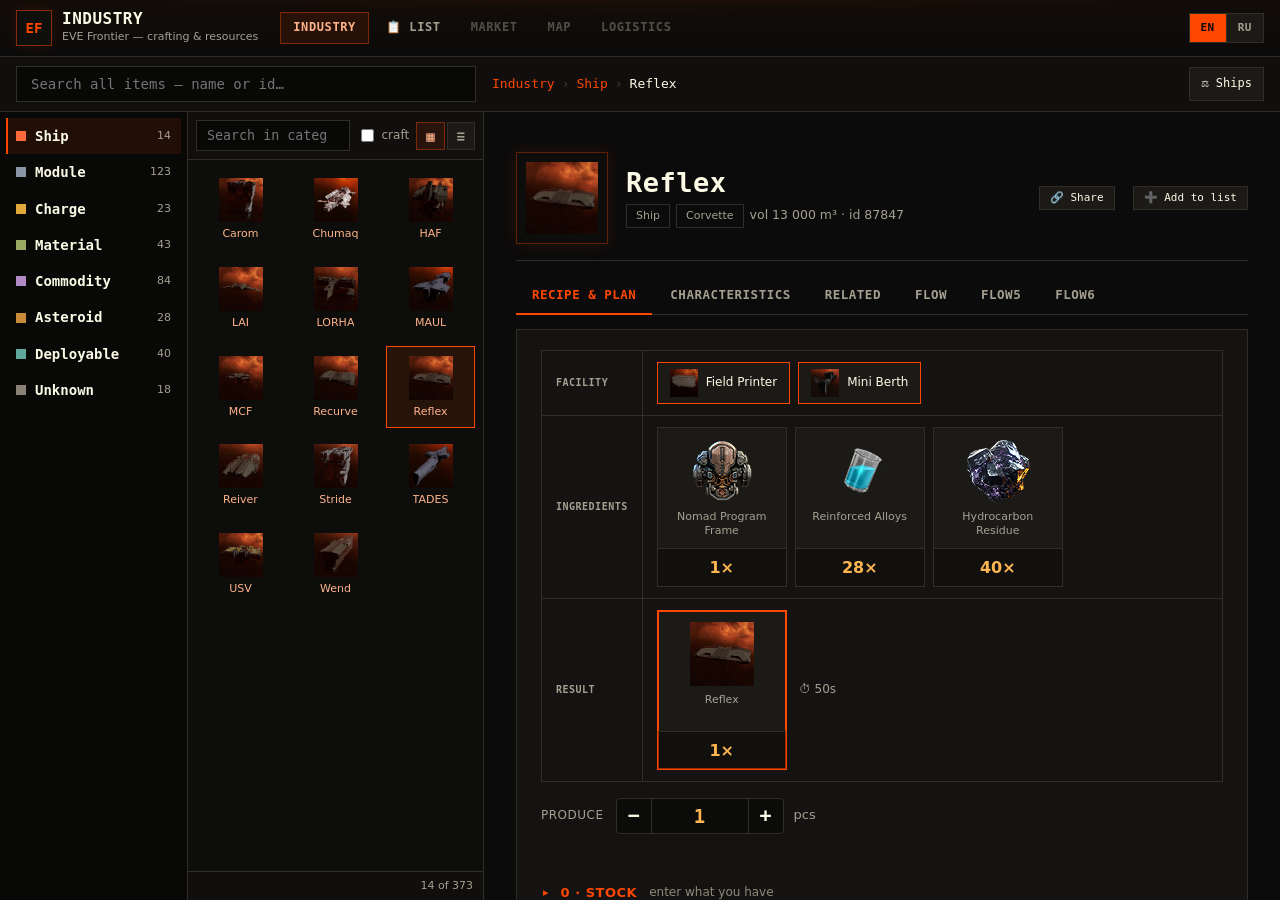
==== commit cc3e4fc3: "EFIP: раздел «Список крафта» — сводный расчёт ресурсов на список Новый раздел: добавляешь предметы и" ====
--- a/index.html
+++ b/index.html
@@ -4,7 +4,7 @@
   <meta charset="utf-8" />
   <meta name="viewport" content="width=device-width, initial-scale=1" />
   <title>EF Industry — EVE Frontier</title>
-  <link rel="stylesheet" href="styles.css?v=141" />
+  <link rel="stylesheet" href="styles.css?v=142" />
 </head>
 <body>
   <header>
@@ -17,6 +17,7 @@
     </div>
     <nav class="topnav">
       <span class="navlink active" data-i18n="Промышленность">Industry</span>
+      <span class="navlink" id="navlist">📋 List</span>
       <span class="navlink dis" data-i18n-title="скоро" data-i18n="Рынок">Market</span>
       <span class="navlink dis" data-i18n-title="скоро" data-i18n="Карта">Map</span>
       <span class="navlink dis" data-i18n-title="скоро" data-i18n="Логистика">Logistics</span>
@@ -60,16 +61,17 @@
   <script src="vendor/d3.v7.min.js"></script>
   <script src="vendor/lp-solver.js"></script>
   <!-- модули (классические скрипты, общий scope; порядок: фундамент → логика → UI → bootstrap) -->
-  <script src="js/core.js?v=141"></script>
-  <script src="js/lp.js?v=141"></script>
-  <script src="js/plan.js?v=141"></script>
-  <script src="js/detail.js?v=141"></script>
-  <script src="js/fit.js?v=141"></script>
-  <script src="js/compare.js?v=141"></script>
-  <script src="js/renderplan.js?v=141"></script>
-  <script src="js/graph.js?v=141"></script>
-  <script src="js/cytoflow.js?v=141"></script>
-  <script src="js/d3flow.js?v=141"></script>
-  <script src="js/main.js?v=141"></script>
+  <script src="js/core.js?v=142"></script>
+  <script src="js/lp.js?v=142"></script>
+  <script src="js/plan.js?v=142"></script>
+  <script src="js/detail.js?v=142"></script>
+  <script src="js/fit.js?v=142"></script>
+  <script src="js/compare.js?v=142"></script>
+  <script src="js/renderplan.js?v=142"></script>
+  <script src="js/graph.js?v=142"></script>
+  <script src="js/cytoflow.js?v=142"></script>
+  <script src="js/d3flow.js?v=142"></script>
+  <script src="js/list.js?v=142"></script>
+  <script src="js/main.js?v=142"></script>
 </body>
 </html>
--- a/styles.css
+++ b/styles.css
@@ -785,3 +785,13 @@
 .plantbl .ptime{text-align:right;font-variant-numeric:tabular-nums;color:#ffb38a;white-space:nowrap}
 .plantbl .pfac{color:var(--muted);font-size:12px;white-space:nowrap}
 .plantbl .pfrom{color:var(--muted);font-size:11.5px;line-height:1.4;min-width:150px}
+
+/* ── Раздел «Список крафта» (js/list.js) ── */
+#navlist{cursor:pointer}
+.listhead .addlistbtn{margin-left:6px}
+.listitems{display:flex;flex-direction:column;gap:6px;margin:10px 0 14px}
+.litem{display:flex;align-items:center;gap:10px;padding:6px 8px;background:rgba(255,255,255,.03);border:1px solid rgba(255,255,255,.08);border-radius:8px}
+.litem .lnm{flex:1 1 auto;min-width:0;font-weight:600;white-space:nowrap;overflow:hidden;text-overflow:ellipsis}
+.litem .lqty{display:flex;align-items:center;gap:2px}
+.litem .lqty input{width:56px;text-align:center;font-variant-numeric:tabular-nums;background:rgba(0,0,0,.25);border:1px solid rgba(255,255,255,.12);border-radius:5px;color:inherit;padding:3px 4px}
+.listplan{margin-top:4px}
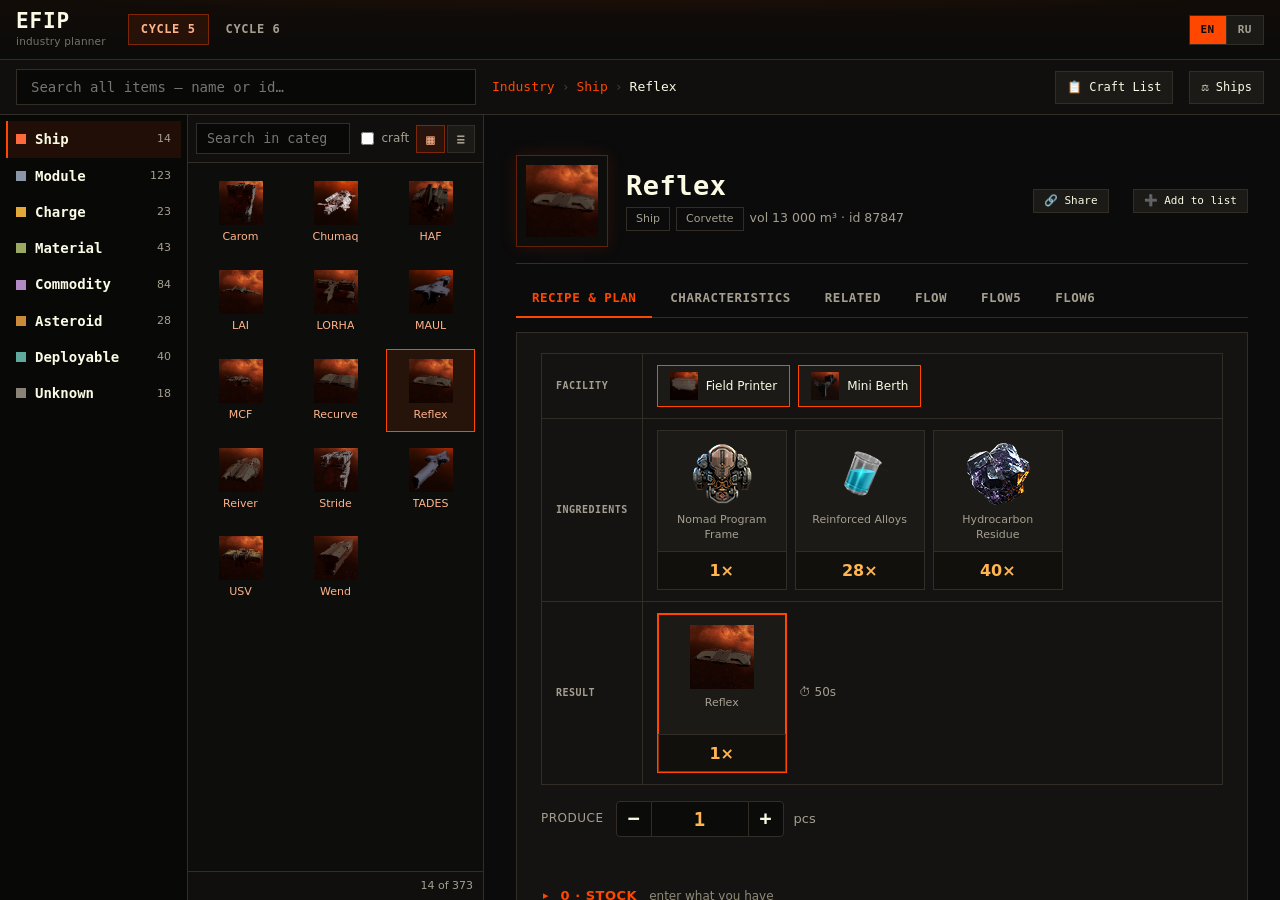
==== commit 9eb26c68: "EFIP: шапка → Cycle 5/6 + лого EFIP, Craft List в подшапку; таблица списка (фикс-сетка) - index.html" ====
--- a/index.html
+++ b/index.html
@@ -4,23 +4,19 @@
   <meta charset="utf-8" />
   <meta name="viewport" content="width=device-width, initial-scale=1" />
   <title>EF Industry — EVE Frontier</title>
-  <link rel="stylesheet" href="styles.css?v=142" />
+  <link rel="stylesheet" href="styles.css?v=145" />
 </head>
 <body>
   <header>
     <div class="brand">
-      <span class="logo">EF</span>
-      <div>
-        <div class="title">Industry</div>
-        <div class="sub" data-i18n="EVE Frontier — крафт и ресурсы">EVE Frontier — crafting &amp; resources</div>
+      <div class="brandtext">
+        <div class="title">EFIP</div>
+        <div class="sub">industry planner</div>
       </div>
     </div>
     <nav class="topnav">
-      <span class="navlink active" data-i18n="Промышленность">Industry</span>
-      <span class="navlink" id="navlist">📋 List</span>
-      <span class="navlink dis" data-i18n-title="скоро" data-i18n="Рынок">Market</span>
-      <span class="navlink dis" data-i18n-title="скоро" data-i18n="Карта">Map</span>
-      <span class="navlink dis" data-i18n-title="скоро" data-i18n="Логистика">Logistics</span>
+      <span class="navlink active" id="navc5">Cycle 5</span>
+      <span class="navlink" id="navc6">Cycle 6</span>
     </nav>
     <div class="langsw" id="langsw">
       <button data-lang="en">EN</button>
@@ -31,6 +27,7 @@
   <div class="subbar">
     <input id="gsearch" type="search" class="bigsearch" data-i18n-ph="Поиск по всем предметам — название или id…" placeholder="Search all items — name or id…" autocomplete="off" />
     <nav id="crumbs" class="crumbs"></nav>
+    <button id="navlist" class="ghost">📋 Craft List</button>
     <button id="cmpShips" class="ghost" data-i18n-title="Сравнить все корабли" data-i18n="⚖ Корабли">⚖ Ships</button>
   </div>
 
@@ -61,17 +58,17 @@
   <script src="vendor/d3.v7.min.js"></script>
   <script src="vendor/lp-solver.js"></script>
   <!-- модули (классические скрипты, общий scope; порядок: фундамент → логика → UI → bootstrap) -->
-  <script src="js/core.js?v=142"></script>
-  <script src="js/lp.js?v=142"></script>
-  <script src="js/plan.js?v=142"></script>
-  <script src="js/detail.js?v=142"></script>
-  <script src="js/fit.js?v=142"></script>
-  <script src="js/compare.js?v=142"></script>
-  <script src="js/renderplan.js?v=142"></script>
-  <script src="js/graph.js?v=142"></script>
-  <script src="js/cytoflow.js?v=142"></script>
-  <script src="js/d3flow.js?v=142"></script>
-  <script src="js/list.js?v=142"></script>
-  <script src="js/main.js?v=142"></script>
+  <script src="js/core.js?v=145"></script>
+  <script src="js/lp.js?v=145"></script>
+  <script src="js/plan.js?v=145"></script>
+  <script src="js/detail.js?v=145"></script>
+  <script src="js/fit.js?v=145"></script>
+  <script src="js/compare.js?v=145"></script>
+  <script src="js/renderplan.js?v=145"></script>
+  <script src="js/graph.js?v=145"></script>
+  <script src="js/cytoflow.js?v=145"></script>
+  <script src="js/d3flow.js?v=145"></script>
+  <script src="js/list.js?v=145"></script>
+  <script src="js/main.js?v=145"></script>
 </body>
 </html>
--- a/styles.css
+++ b/styles.css
@@ -787,11 +787,34 @@
 .plantbl .pfrom{color:var(--muted);font-size:11.5px;line-height:1.4;min-width:150px}
 
 /* ── Раздел «Список крафта» (js/list.js) ── */
+.addlistbtn{margin-left:6px}
+.listtbl{table-layout:fixed;width:100%;max-width:600px;border-collapse:collapse;margin:8px 0 14px;font-size:13px}
+.listtbl th{color:var(--muted);font-weight:600;font-size:10.5px;text-transform:uppercase;letter-spacing:.04em;padding:4px 8px;border-bottom:1px solid rgba(255,255,255,.1);text-align:left}
+.listtbl th.lnum,.listtbl th.lqty,.listtbl th.lact{text-align:center}
+.listtbl td{padding:0 8px;vertical-align:middle;border:0;overflow:hidden}
+.listtbl tbody tr{height:44px}
+.listtbl tr.zeb td{background:rgba(255,255,255,.04)}
+.listtbl tr.off td{opacity:.4}
+.listtbl tr.off .lnm{text-decoration:line-through}
+.listtbl .lnum{color:var(--muted);font-variant-numeric:tabular-nums;text-align:center}
+.listtbl .lname{white-space:nowrap;overflow:hidden;text-overflow:ellipsis}
+.listtbl .lname .lic{display:inline-flex;vertical-align:middle;margin-right:8px;cursor:pointer}
+.listtbl .lname .lnm{font-weight:600;vertical-align:middle;cursor:pointer}
+.listtbl .lqty{text-align:center}
+.listtbl .qstep{display:inline-flex;align-items:center;gap:4px;justify-content:center}
+.listtbl .lstep{width:26px;height:28px;display:inline-flex;align-items:center;justify-content:center;font-size:18px;line-height:1;border:1px solid rgba(255,255,255,.18);border-radius:6px;background:rgba(255,255,255,.05);color:inherit;cursor:pointer;padding:0;user-select:none}
+.listtbl .lstep:hover{background:rgba(255,255,255,.13)}
+.listtbl .lqin{width:52px;height:30px;text-align:center;font-size:15px;font-variant-numeric:tabular-nums;background:rgba(0,0,0,.3);border:1px solid rgba(255,255,255,.2);border-radius:6px;color:inherit;padding:0 4px;box-sizing:border-box;-moz-appearance:textfield}
+.listtbl .lqin::-webkit-outer-spin-button,.listtbl .lqin::-webkit-inner-spin-button{-webkit-appearance:none;margin:0}
+.listtbl .lact{text-align:center;white-space:nowrap}
+.listtbl .lact .sxb{width:26px;height:26px;margin:0 1px}
+.listtbl .sxb.eye.eyeoff{color:#e0a93a}
+.listplan{margin-top:4px}
+/* лого EFIP + кнопка Craft List в подшапке + раздел Cycle 6 */
+.brand .brandtext .title{font-size:21px;font-weight:800;letter-spacing:.04em;line-height:1.05}
+.brand .brandtext .sub{font-size:10.5px;letter-spacing:.02em;opacity:.7;text-transform:lowercase}
 #navlist{cursor:pointer}
-.listhead .addlistbtn{margin-left:6px}
-.listitems{display:flex;flex-direction:column;gap:6px;margin:10px 0 14px}
-.litem{display:flex;align-items:center;gap:10px;padding:6px 8px;background:rgba(255,255,255,.03);border:1px solid rgba(255,255,255,.08);border-radius:8px}
-.litem .lnm{flex:1 1 auto;min-width:0;font-weight:600;white-space:nowrap;overflow:hidden;text-overflow:ellipsis}
-.litem .lqty{display:flex;align-items:center;gap:2px}
-.litem .lqty input{width:56px;text-align:center;font-variant-numeric:tabular-nums;background:rgba(0,0,0,.25);border:1px solid rgba(255,255,255,.12);border-radius:5px;color:inherit;padding:3px 4px}
-.listplan{margin-top:4px}
+#navlist.active{border-color:var(--accent,#ff6a3d);color:var(--accent,#ff6a3d)}
+.cycle6box{padding:60px 20px;text-align:center;color:var(--muted)}
+.cycle6box .dname{font-size:26px;font-weight:800;margin-bottom:10px;color:inherit}
+.cycle6box .cycle6msg{font-size:14px}
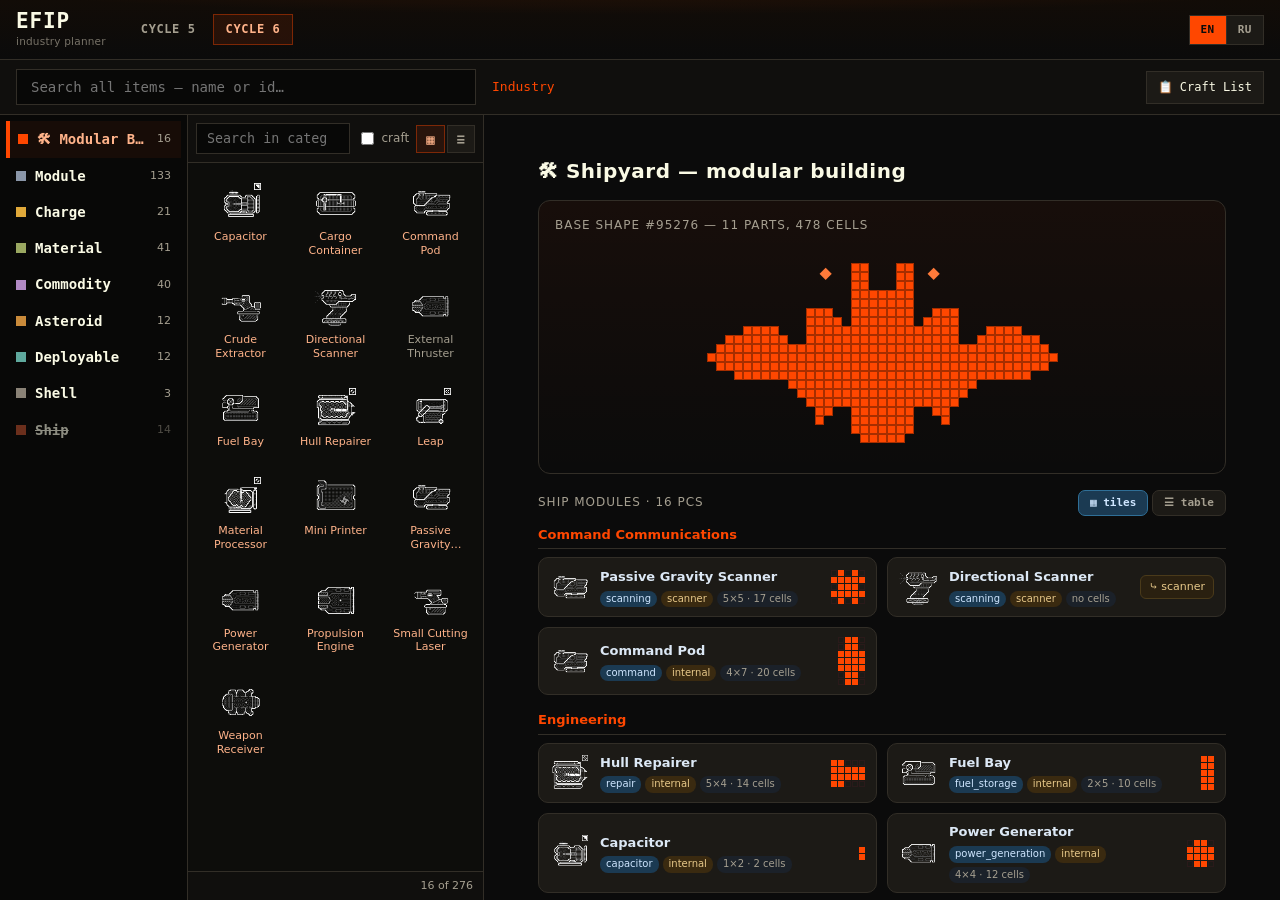
==== commit df0aa1c5: "EFIP: корневой редирект → Цикл 6 (стал активным) Co-Authored-By: Claude Opus 4.8 (1M context) <norep" ====
--- a/index.html
+++ b/index.html
@@ -1,74 +1,27 @@
 <!doctype html>
-<html lang="en">
+<html lang="ru">
 <head>
   <meta charset="utf-8" />
   <meta name="viewport" content="width=device-width, initial-scale=1" />
-  <title>EF Industry — EVE Frontier</title>
-  <link rel="stylesheet" href="styles.css?v=145" />
+  <title>EFIP — EVE Frontier Industry Planner</title>
+  <!-- Лендинг-роутер по циклам. Цикл 5 заморожен (архив), Цикл 6 — текущий/активный.
+       Корень ведёт на Цикл 6, сохраняя hash-диплинк (#typeID). -->
+  <script>
+    (function () {
+      location.replace('cycle6/' + location.hash);
+    })();
+  </script>
+  <style>
+    body{background:#0c1117;color:#cfe6ff;font:15px/1.6 system-ui,Segoe UI,sans-serif;
+      display:flex;align-items:center;justify-content:center;height:100vh;margin:0}
+    a{color:#7ad9c2}
+  </style>
 </head>
 <body>
-  <header>
-    <div class="brand">
-      <div class="brandtext">
-        <div class="title">EFIP</div>
-        <div class="sub">industry planner</div>
-      </div>
-    </div>
-    <nav class="topnav">
-      <span class="navlink active" id="navc5">Cycle 5</span>
-      <span class="navlink" id="navc6">Cycle 6</span>
-    </nav>
-    <div class="langsw" id="langsw">
-      <button data-lang="en">EN</button>
-      <button data-lang="ru">RU</button>
-    </div>
-  </header>
-
-  <div class="subbar">
-    <input id="gsearch" type="search" class="bigsearch" data-i18n-ph="Поиск по всем предметам — название или id…" placeholder="Search all items — name or id…" autocomplete="off" />
-    <nav id="crumbs" class="crumbs"></nav>
-    <button id="navlist" class="ghost">📋 Craft List</button>
-    <button id="cmpShips" class="ghost" data-i18n-title="Сравнить все корабли" data-i18n="⚖ Корабли">⚖ Ships</button>
+  <div>
+    EFIP →
+    <a href="cycle5/">Cycle 5</a> ·
+    <a href="cycle6/">Cycle 6</a>
   </div>
-
-  <main>
-    <aside id="cats" class="cats"></aside>
-    <aside class="itemcol">
-      <div class="itemhead">
-        <input id="search" type="search" data-i18n-ph="Поиск в категории…" placeholder="Search in category…" autocomplete="off" />
-        <label class="chk"><input type="checkbox" id="onlyCraft" /> <span data-i18n="крафт">craft</span></label>
-        <div class="viewtoggle" role="group" aria-label="View">
-          <button id="viewTile" class="vbtn" data-i18n-title="Плитка" title="Tiles">▦</button>
-          <button id="viewList" class="vbtn" data-i18n-title="Список" title="List">≡</button>
-        </div>
-      </div>
-      <div id="list" class="list"></div>
-      <div id="stat" class="stat"></div>
-    </aside>
-    <section id="detail" class="detail">
-      <div class="empty" data-i18n="Выбери предмет — покажу рецепт и пошаговый план.">Pick an item — I'll show the recipe and step-by-step plan.</div>
-    </section>
-  </main>
-
-  <!-- вендор: vanilla flow-движки (для вкладок Flow2/Flow3) -->
-  <script src="vendor/cytoscape.min.js"></script>
-  <script src="vendor/cytoscape-node-html-label.min.js"></script>
-  <script src="vendor/dagre.min.js"></script>
-  <script src="vendor/cytoscape-dagre.js"></script>
-  <script src="vendor/d3.v7.min.js"></script>
-  <script src="vendor/lp-solver.js"></script>
-  <!-- модули (классические скрипты, общий scope; порядок: фундамент → логика → UI → bootstrap) -->
-  <script src="js/core.js?v=145"></script>
-  <script src="js/lp.js?v=145"></script>
-  <script src="js/plan.js?v=145"></script>
-  <script src="js/detail.js?v=145"></script>
-  <script src="js/fit.js?v=145"></script>
-  <script src="js/compare.js?v=145"></script>
-  <script src="js/renderplan.js?v=145"></script>
-  <script src="js/graph.js?v=145"></script>
-  <script src="js/cytoflow.js?v=145"></script>
-  <script src="js/d3flow.js?v=145"></script>
-  <script src="js/list.js?v=145"></script>
-  <script src="js/main.js?v=145"></script>
 </body>
 </html>
